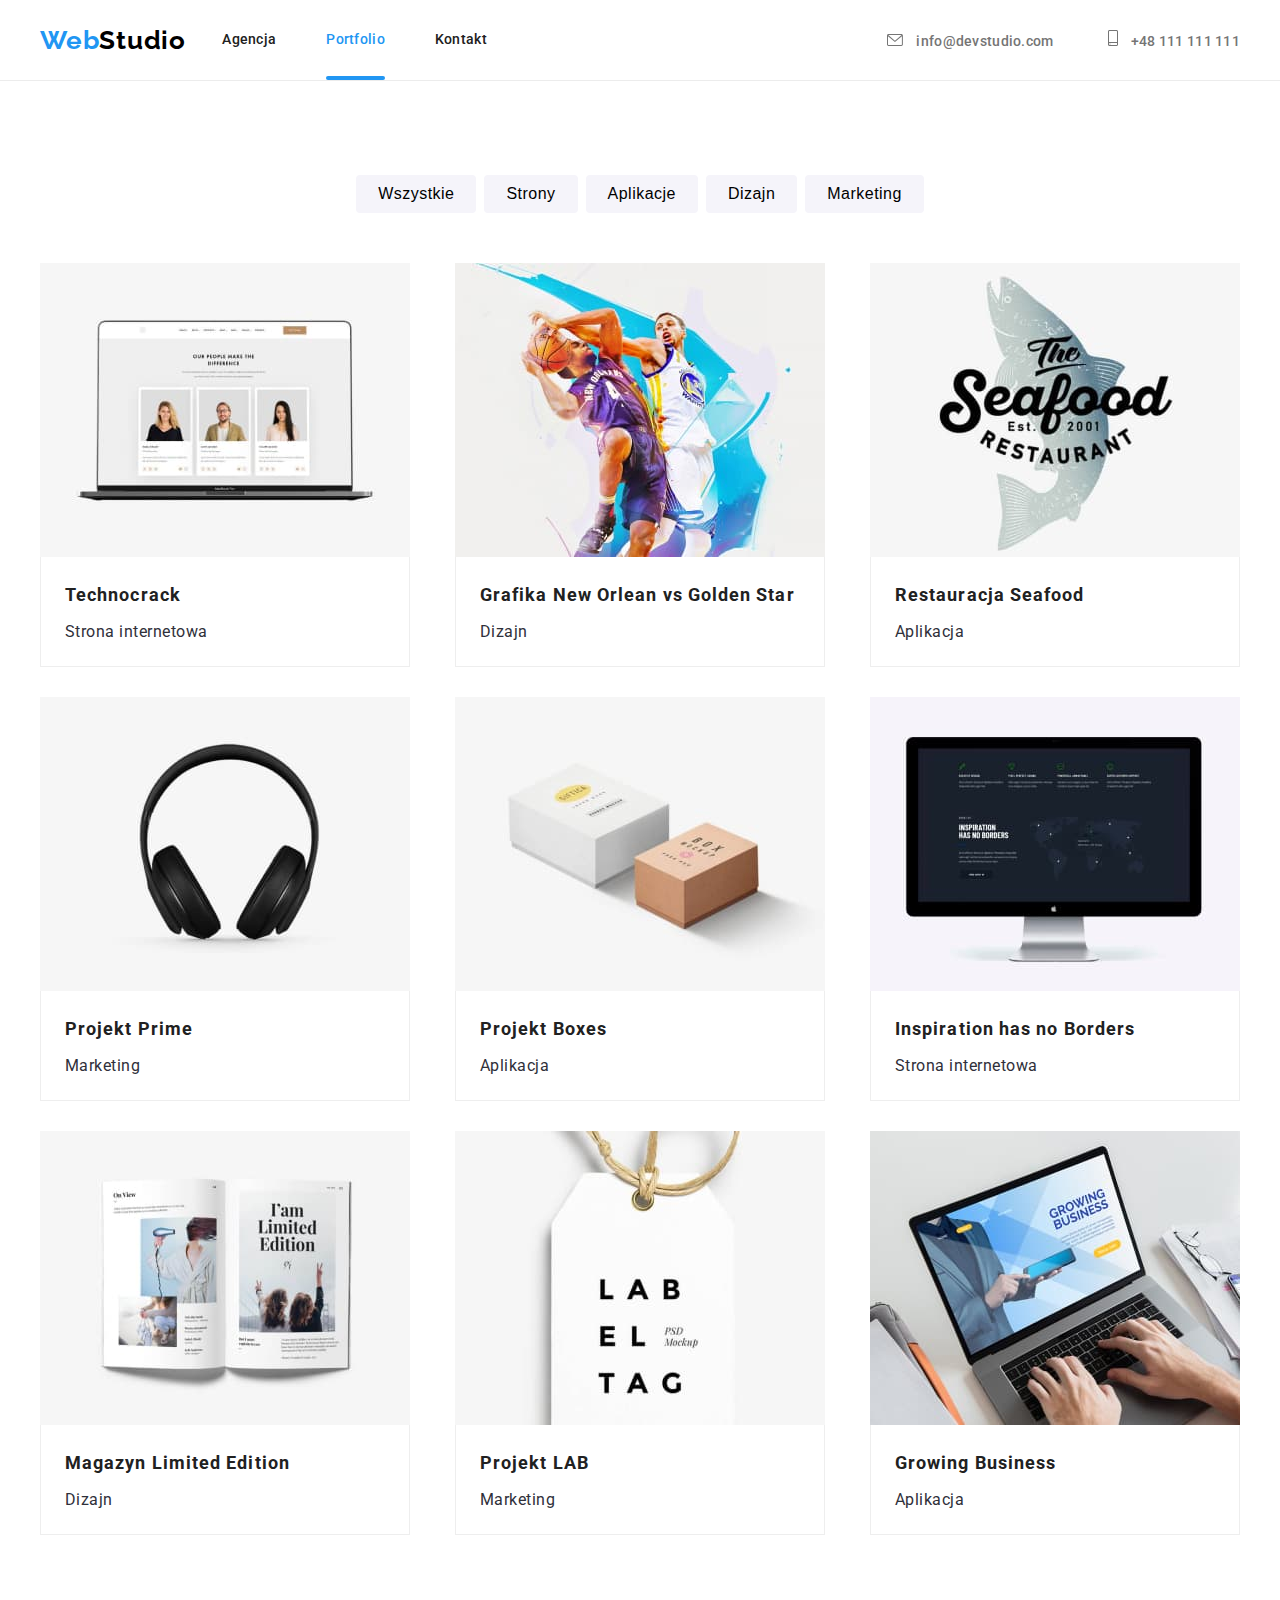
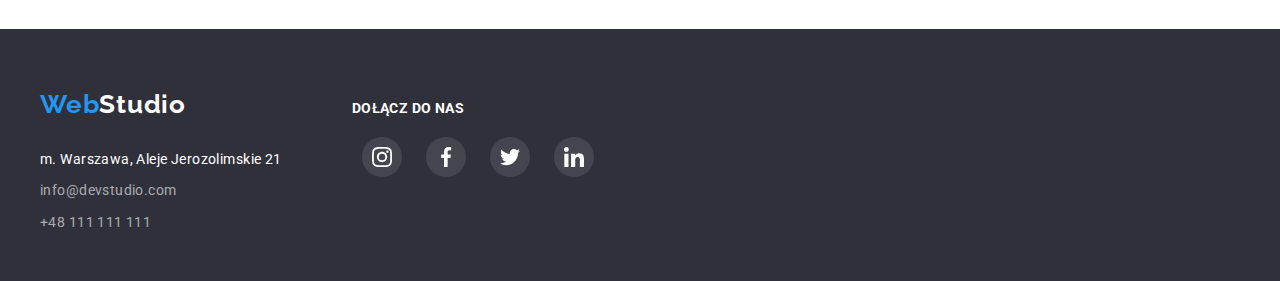
==== portfolio.html @ 9477bc3b "Initial commit" ====
<!DOCTYPE html>
<html lang="pl">
  <head>
    <meta charset="UTF-8" />
    <meta http-equiv="X-UA-Compatible" content="IE=edge" />
    <meta name="viewport" content="width=device-width, initial-scale=1.0" />
    <link rel="preconnect" href="https://fonts.googleapis.com" />
    <link rel="preconnect" href="https://fonts.gstatic.com" crossorigin />
    <link
      href="https://fonts.googleapis.com/css2?family=Raleway:wght@700&family=Roboto:wght@400;500;700;900&display=swap"
      rel="stylesheet"
    />
    <link
      rel="stylesheet"
      href="node_modules/modern-normalize/modern-normalize.css"
    />
    <link rel="stylesheet" href="css/styles.css" />
    <title>Portfolio</title>
  </head>

  <body>
    <header class="web-header">
      <div class="topbar container">
        <h2 class="main-logo">
          <a href="index.html"><span>Web</span>Studio</a>
        </h2>
        <nav>
          <ul class="topbar-menu">
            <li><a href="index.html" class="nav-link">Agencja</a></li>
            <li>
              <a href="portfolio.html" class="nav-link carrent active"
                >Portfolio</a
              >
            </li>
            <li><a href="Contact" class="nav-link">Kontakt</a></li>
          </ul>
        </nav>
        <ul class="contact-us">
          <li class="top-icon">
            <a href="mailto:info@devstudio.com">
              <svg
                class="svg-top-envelope"
                width="16"
                height="12"
                viewbox="0 0 16 12"
              >
                <use href="./images/icons.svg#icon-envelope"></use>
              </svg>

              info@devstudio.com
            </a>
          </li>
          <li class="top-icon">
            <a href="tel:+48111111111">
              <svg
                class="svg-top-smartphone"
                width="10"
                height="16"
                viewbox="0 0 10 16"
              >
                <use href="./images/icons.svg#icon-smartphone"></use>
              </svg>
              +48 111 111 111
            </a>
          </li>
        </ul>
      </div>
    </header>
    <main class="web-content">
      <div class="container">
        <div class="portfolio section">
          <div class="buttons-bar">
            <ul class="details">
              <li class="detail"><button type="button">Wszystkie</button></li>
              <li class="detail"><button type="button">Strony</button></li>
              <li class="detail"><button type="button">Aplikacje</button></li>
              <li class="detail"><button type="button">Dizajn</button></li>
              <li class="detail"><button type="button">Marketing</button></li>
            </ul>
          </div>
          <div class="label">
            <ul class="details">
              <li class="detail">
                <figure class="photo">
                  <img
                    src="images/technocrack.jpg"
                    alt="Technocrack"
                    width="370"
                    height="294"
                  />
                  <div class="overlay">
                    <p class="overlay-text">
                      Technocrack jest popularną platformą wykorzystywaną do
                      rozpowszechniania koronawirusa. Firmy wykorzystują tę
                      platformę do celów szpiegowskich i ataków na
                      niezabezpieczone serwery konkurencji
                    </p>
                  </div>
                  <figcaption>
                    <p class="name">Technocrack</p>
                    <p class="keyword">Strona internetowa</p>
                  </figcaption>
                </figure>
              </li>
              <li class="detail">
                <figure class="photo">
                  <img
                    src="images/neworl-vs-gs.jpg"
                    alt="Basketball battle"
                    width="370"
                    height="294"
                  />
                  <div class="overlay">
                    <p class="overlay-text">
                      Technocrack jest popularną platformą wykorzystywaną do
                      rozpowszechniania koronawirusa. Firmy wykorzystują tę
                      platformę do celów szpiegowskich i ataków na
                      niezabezpieczone serwery konkurencji
                    </p>
                  </div>
                  <figcaption>
                    <p class="name">Grafika New Orlean vs Golden Star</p>
                    <p class="keyword">Dizajn</p>
                  </figcaption>
                </figure>
              </li>
              <li class="detail">
                <figure class="photo">
                  <img
                    src="images/restauracja-seafood.jpg"
                    alt="Restaurant"
                    width="370"
                    height="294"
                  />
                  <div class="overlay">
                    <p class="overlay-text">
                      Technocrack jest popularną platformą wykorzystywaną do
                      rozpowszechniania koronawirusa. Firmy wykorzystują tę
                      platformę do celów szpiegowskich i ataków na
                      niezabezpieczone serwery konkurencji
                    </p>
                  </div>
                  <figcaption>
                    <p class="name">Restauracja Seafood</p>
                    <p class="keyword">Aplikacja</p>
                  </figcaption>
                </figure>
              </li>
              <li class="detail">
                <figure class="photo">
                  <img
                    src="images/projekt-prime.jpg"
                    alt="Headphones"
                    width="370"
                    height="294"
                  />
                  <div class="overlay">
                    <p class="overlay-text">
                      Technocrack jest popularną platformą wykorzystywaną do
                      rozpowszechniania koronawirusa. Firmy wykorzystują tę
                      platformę do celów szpiegowskich i ataków na
                      niezabezpieczone serwery konkurencji
                    </p>
                  </div>
                  <figcaption>
                    <p class="name">Projekt Prime</p>
                    <p class="keyword">Marketing</p>
                  </figcaption>
                </figure>
              </li>
              <li class="detail">
                <figure class="photo">
                  <img
                    src="images/projekt-boxes.jpg"
                    alt="Boxes"
                    width="370"
                    height="294"
                  />
                  <div class="overlay">
                    <p class="overlay-text">
                      Technocrack jest popularną platformą wykorzystywaną do
                      rozpowszechniania koronawirusa. Firmy wykorzystują tę
                      platformę do celów szpiegowskich i ataków na
                      niezabezpieczone serwery konkurencji
                    </p>
                  </div>
                  <figcaption>
                    <p class="name">Projekt Boxes</p>
                    <p class="keyword">Aplikacja</p>
                  </figcaption>
                </figure>
              </li>
              <li class="detail">
                <figure class="photo">
                  <img
                    src="images/inspiration-has-no-borders.jpg"
                    alt="Website"
                    width="370"
                    height="294"
                  />
                  <div class="overlay">
                    <p class="overlay-text">
                      Technocrack jest popularną platformą wykorzystywaną do
                      rozpowszechniania koronawirusa. Firmy wykorzystują tę
                      platformę do celów szpiegowskich i ataków na
                      niezabezpieczone serwery konkurencji
                    </p>
                  </div>
                  <figcaption>
                    <p class="name">Inspiration has no Borders</p>
                    <p class="keyword">Strona internetowa</p>
                  </figcaption>
                </figure>
              </li>
              <li class="detail">
                <figure class="photo">
                  <img
                    src="images/magazyn.jpg"
                    alt="Newspaper"
                    width="370"
                    height="294"
                  />
                  <div class="overlay">
                    <p class="overlay-text">
                      Technocrack jest popularną platformą wykorzystywaną do
                      rozpowszechniania koronawirusa. Firmy wykorzystują tę
                      platformę do celów szpiegowskich i ataków na
                      niezabezpieczone serwery konkurencji
                    </p>
                  </div>
                  <figcaption>
                    <p class="name">Magazyn Limited Edition</p>
                    <p class="keyword">Dizajn</p>
                  </figcaption>
                </figure>
              </li>
              <li class="detail">
                <figure class="photo">
                  <img
                    src="images/projektLAB.jpg"
                    alt="Label"
                    width="370"
                    height="294"
                  />
                  <div class="overlay">
                    <p class="overlay-text">
                      Technocrack jest popularną platformą wykorzystywaną do
                      rozpowszechniania koronawirusa. Firmy wykorzystują tę
                      platformę do celów szpiegowskich i ataków na
                      niezabezpieczone serwery konkurencji
                    </p>
                  </div>
                  <figcaption>
                    <p class="name">Projekt LAB</p>
                    <p class="keyword">Marketing</p>
                  </figcaption>
                </figure>
              </li>
              <li class="detail">
                <figure class="photo">
                  <img
                    src="images/growing-business.jpg"
                    alt="Frontend developer"
                    width="370"
                    height="294"
                  />
                  <div class="overlay">
                    <p class="overlay-text">
                      Technocrack jest popularną platformą wykorzystywaną do
                      rozpowszechniania koronawirusa. Firmy wykorzystują tę
                      platformę do celów szpiegowskich i ataków na
                      niezabezpieczone serwery konkurencji
                    </p>
                  </div>
                  <figcaption>
                    <p class="name">Growing Business</p>
                    <p class="keyword">Aplikacja</p>
                  </figcaption>
                </figure>
              </li>
            </ul>
          </div>
        </div>
      </div>
    </main>
    <footer class="footer">
      <div class="container footer-informations">
        <div class="contact-us">
          <h2 class="main-logo">
            <a href="index.html"><span>Web</span>Studio</a>
          </h2>
          <address class="address">
            <ul class="details">
              <li class="detail">m. Warszawa, Aleje Jerozolimskie 21</li>
              <li class="detail">
                <a href="mailto:info@devstudio.com"> info@devstudio.com </a>
              </li>
              <li class="detail">
                <a href="tel:+48111111111"> +48 111 111 111 </a>
              </li>
            </ul>
          </address>
        </div>
        <div class="socialMedia">
          <h5>dołącz do nas</h5>
          <ul class="details">
            <li class="detail">
              <a href="#" class="media-details">
                <svg width="20" height="20" viewBox="0 0 20 20">
                  <use href="./images/icons.svg#icon-instagram"></use>
                </svg>
              </a>
            </li>
            <li class="detail">
              <a href="#" class="media-details">
                <svg width="20" height="20" viewBox="0 0 20 20">
                  <use href="./images/icons.svg#icon-facebook"></use>
                </svg>
              </a>
            </li>
            <li class="detail">
              <a href="#" class="media-details">
                <svg width="20" height="20" viewBox="0 0 20 20">
                  <use href="./images/icons.svg#icon-twitter"></use>
                </svg>
              </a>
            </li>
            <li class="detail">
              <a href="#" class="media-details">
                <svg width="20" height="20" viewBox="0 0 20 20">
                  <use href="./images/icons.svg#icon-linkedin"></use>
                </svg>
              </a>
            </li>
          </ul>
        </div>
      </div>
    </footer>
  </body>
</html>
---- css/styles.css ----
:root {
  --website-header-border: #ececec;
  --first-word-logo: #000;
  --second-word-logo: #2196f3;
  --hover-focus: #000;
  --top-bar: #212121;
  --top-hover-focus: #2196f3;
  --top-contact-us: #757575;
  --body-color: #2f303a;
  --switch-layer: #fff;
  --bg-color: #2196f3;
  --bg-color-2: #f5f4fa;
  --border-color: #eeeeee;
  --fill: #fff;
  --font-dark-theme: #ffffff;
  --font-size16: 16px;
  --duration-timing: 250ms cubic-bezier(0.4, 0, 0.2, 1);
}

.web-header {
  border-bottom: 1px solid var(--website-header-border);
}

.web-header .topbar {
  display: flex;
  justify-content: space-between;
  align-items: center;

  height: 80px;
}

.web-header .topbar .main-logo {
  font-family: "Raleway", sans-serif;
  font-size: 26px;
  font-style: normal;
  font-weight: 700;

  line-height: 1.19;
  letter-spacing: 0.03em;
}

.web-header .topbar .main-logo a {
  color: var(--first-word-logo);
  text-decoration: none;
}

.web-header .topbar .main-logo a:focus,
.web-header .topbar .main-logo a:hover {
  color: var(--hover-focus);
  transition: color var(--duration-timing);
}

.web-header .topbar .main-logo a span {
  color: var(--second-word-logo);
}

.web-header .topbar .topbar-menu {
  list-style-type: none;
  margin: 0px;
}

.web-header .topbar .topbar-menu li {
  display: inline-block;
}

.web-header .topbar .topbar-menu li:not(:last-child) {
  margin-right: 46px;
}

.web-header .topbar .topbar-menu li a {
  font-weight: 500;
  font-size: 14px;

  text-decoration: none;

  line-height: 1.14;
  letter-spacing: 0.02em;
}

.web-header .topbar .topbar-menu li a:hover,
.web-header .topbar .topbar-menu li a:focus {
  color: var(--top-hover-focus);
  transition: color var(--duration-timing);
}

.nav-link {
  position: relative;
  display: inline-block;
  padding-top: 32px;
  padding-bottom: 32px;
  color: var(--top-bar);
}

.active {
  color: var(--second-word-logo);
}
.carrent::after {
  content: "";
  position: absolute;
  color: var(--second-word-logo);
  left: 0;
  bottom: 0;
  width: 100%;
  height: 4px;
  background: var(--bg-color);
  border-radius: 2px;
}

.web-header .topbar .contact-us {
  list-style: none;
  padding-left: 364px;
}

.web-header .topbar .contact-us li {
  display: inline-block;
}

.web-header .topbar .contact-us li:last-child {
  padding-left: 50px;
}

.web-header .topbar .contact-us a {
  text-decoration: none;
  font-weight: 500;
  font-size: 14px;
  line-height: 1.14;
  letter-spacing: 0.02em;
  color: var(--top-contact-us);
}

.web-header .topbar .contact-us a:hover,
.web-header .topbar .contact-us a:focus {
  color: var(--top-hover-focus);
  transition: color var(--duration-timing);
}

.top-icon {
  fill: var(--top-contact-us);
}

.top-icon :focus,
.top-icon :hover {
  fill: var(--top-hover-focus);
  transition: fill var(--duration-timing);
}

*,
*:before,
*:after {
  box-sizing: border-box;
}

ul {
  margin: 0;
  padding: 0;
}

body {
  font-family: "Roboto", sans-serif;
  color: var(--body-color);
  margin: 0px;
  padding: 0px;
}

.container {
  width: 1200px;
  margin: 0 auto;
}

.section {
  padding: 94px 0;
}

ul {
  margin: 0;
  padding: 0;
}

.web-content .switch {
  position: relative;
  height: 600px;
  background: var(--body-color);
}

#switch {
  display: block;
  background-color: #2f303a;
  background-image: linear-gradient(
      rgba(47, 48, 58, 0.4),
      rgba(47, 48, 58, 0.4)
    ),
    url("../images/people_squoosh.jpg");
  background-size: auto;
  background-position: center;
  width: 100%;
  box-shadow: 0px 4px 4px rgba(0, 0, 0, 0.25);
}

.web-content .switch:after {
  display: block;
  width: 100%;
  height: 100%;
  position: absolute;
  top: 0;
  left: 0;
}

.web-content .switch .motto {
  font-weight: 900;
  font-size: 44px;
  color: var(--switch-layer);

  line-height: 1.36;
  letter-spacing: 0.06em;
  text-transform: uppercase;
  text-align: center;

  width: 696px;
  margin: auto;
  padding-top: 200px;
  padding-bottom: 40px;
}

.web-content .switch button {
  display: block;
  width: 200px;
  height: 50px;
  border: none;
  border-radius: 4px;

  background: var(--bg-color);

  font-weight: 700;
  font-size: var(--font-size16);
  line-height: 1.87;
  text-align: center;
  letter-spacing: 0.06em;

  color: var(--switch-layer);
  margin: auto;

  cursor: pointer;
}

.web-content .our-profile {
  width: 100%;
  padding-top: 94px;
}

.web-content .our-profile .details {
  list-style: none;
  display: flex;
  justify-content: space-between;
}

.web-content .our-profile .detail {
  display: inline-block;
}

.web-content .our-profile .detail:not(:last-child) {
  margin-right: 30px;
}

.web-content .our-profile .detail .box {
  width: 270px;
  background: var(--fill);

  border-radius: 0px 0px 4px 4px;
}

.web-content .our-profile .detail .iconbox {
  display: flex;
  width: 270px;
  height: 120px;
  background: var(--bg-color-2);
  border-radius: 4px;
  margin-bottom: 30px;
  justify-content: center;
  align-items: center;
}

.web-content .our-profile .detail .profile-title {
  font-weight: 700;
  font-size: 14px;
  line-height: 16px;
  letter-spacing: 0.03em;
  text-transform: uppercase;
  margin: 0;
  color: #2f303a;
}

.web-content .our-profile .detail .profile-content {
  color: var(--top-contact-us);

  font-size: 14px;
  line-height: 1.71;
  letter-spacing: 0.03em;
}

.web-content .our-actions {
  width: 100%;
}

.web-content .our-actions h2 {
  color: #212121;
  font-weight: 700;
  font-size: 36px;
  line-height: 1.16;
  text-align: center;
  letter-spacing: 0.03em;
  margin: 0;
  padding-bottom: 50px;
}

.web-content .our-actions .details {
  display: flex;
  justify-content: space-between;
}

.web-content .our-actions .details .detail {
  list-style: none;
  position: relative;
  display: block;
}

.about-text {
  position: absolute;
  display: block;
  text-align: center;
  color: var(--font-dark-theme);
  background-color: rgba(47, 48, 58, 0.8);
  width: 100%;
  padding: 27px;
  top: 205px;
  letter-spacing: 0.03em;
  font-size: 14px;
}

.web-content .our-team {
  background-color: #f5f4fa;
  width: 100%;
}

.web-content .our-team h2 {
  color: #212121;
  font-weight: 700;
  font-size: 36px;

  line-height: 1.16;
  letter-spacing: 0.03em;

  text-align: center;
  margin: 0;
  padding-bottom: 50px;
}

.web-content .our-team .details {
  display: flex;
  justify-content: space-between;

  margin: 0;
  padding: 0;
}

.web-content .our-team .details .detail {
  list-style: none;
}

.web-content .our-team .box {
  width: 270px;
  background: #fff;
  box-shadow: 0px 1px 3px rgba(0, 0, 0, 0.12), 0px 1px 1px rgba(0, 0, 0, 0.14),
    0px 2px 1px rgba(0, 0, 0, 0.2);
  border-radius: 0px 0px 4px 4px;
}

.web-content .our-team .name {
  color: #212121;
  font-weight: 500;
  font-size: var(--font-size16);
  line-height: 1.18;
  text-align: center;
  letter-spacing: 0.03em;
}

.web-content .our-team .position {
  color: var(--top-contact-us);
  font-size: var(--font-size16);
  line-height: 1.18;
  text-align: center;
  letter-spacing: 0.03em;
  padding-bottom: 15px;
}

.web-content .socialMedia .our-team {
  padding-bottom: 30px;
}

.web-content .our-team .socialMedia .details {
  list-style: none;
  margin: 0;
  padding: 0 32px 18px 32px;
}

.web-content .our-team .socialMedia .details .detail {
  display: inline-flex;
  justify-content: center;
  fill: #afb1b8;

  width: 40px;
  height: 40px;

  align-items: center;
}

.web-content .our-team .socialMedia .details .detail:hover {
  background: rgba(255, 255, 255, 0.1);
  border-radius: 20px;
  background: var(--bg-color);
  fill: var(--fill);
  cursor: pointer;
  transition: background var(--duration-timing),
    border-radius var(--duration-timing), fill var(--duration-timing);
}

.web-content .our-team .socialMedia .details .icon {
  width: 20px;
  height: 20px;
}

.web-content .portfolio {
  width: 100%;
}

.web-content .portfolio .buttons-bar .details {
  padding-bottom: 50px;
  display: flex;
  justify-content: center;
  gap: 8px;
  list-style: none;
}

.web-content .portfolio .buttons-bar .details .detail button[type="button"] {
  font-weight: 500;
  font-size: var(--font-size16);
  line-height: 1.6;
  text-align: center;
  letter-spacing: 0.03em;
  background: #f5f4fa;
  border-radius: 4px;
  border: 0px;
  padding: 6px 22px;
  cursor: pointer;
}

.web-content
  .portfolio
  .buttons-bar
  .details
  .detail
  button[type="button"]:hover,
.web-content
  .portfolio
  .buttons-bar
  .details
  .detail
  button[type="button"]:focus {
  background: var(--top-hover-focus);
  color: var(--fill);
  transition: background var(--duration-timing);
  transition: color var(--duration-timing);
}

.web-content .portfolio .label .details {
  display: flex;
  justify-content: space-between;
  flex-wrap: wrap;
  gap: 30px;
}

.web-content .portfolio .label .details .detail {
  list-style: none;
  flex-basis: calc((100% - 90px) / 3);
  margin: 0;
  padding: 0;
}

.web-content .portfolio .label .details .detail .photo {
  width: 370px;
  height: 404px;
  position: relative;

  background: var(--mottoColor);
  border: 1px solid var(--border-color);
  border: none;
  margin: 0;
  overflow: hidden;
}

.web-content .portfolio .label .details .detail .photo:hover .layer {
  transform: translatex(0);
  transition: transform var(--duration-timing);
}

.web-content .portfolio .label .details .detail .photo .layer {
  width: 100%;
  height: 100%;

  position: absolute;
  top: 0;
  left: 0;

  background: rgba(33, 150, 243, 0.9);
  transform: translatey(100%);
  transition: transform 250ms ease;
}

.web-content .portfolio .label .details .detail .photo .layer > p {
  color: var(--fill);

  font-size: 18px;
  line-height: 1.56;
  letter-spacing: 0.03em;

  padding-top: 49px;
  padding-left: 24px;
}

.web-content .portfolio .label .details .detail .photo figcaption {
  position: relative;

  border-left: 1px solid var(--border-color);
  border-bottom: 1px solid var(--border-color);
  border-right: 1px solid var(--border-color);

  background-color: var(--fill);

  height: 110px;
  padding: 0;
  margin: 0;
  overflow: hidden;
}

.web-content .portfolio .label .details .detail .photo img {
  display: block;
}

.photo:hover {
  cursor: pointer;
  box-shadow: 0px 1px 1px rgba(0, 0, 0, 0.12), 0px 4px 4px rgba(0, 0, 0, 0.06),
    1px 4px 6px rgba(0, 0, 0, 0.16);
  transition: box-shadow var(--duration-timing);
}

.overlay {
  position: absolute;
  width: 370px;
  height: 294px;
  background-color: rgba(33, 150, 243, 0.9);
  transition: transform 250ms ease;
}
.overlay-text {
  font-size: 18px;
  line-height: 1.56;
  letter-spacing: 0.03em;
  color: var(--font-dark-theme);
  padding: 49px 45px 49px 24px;
}
.photo:hover .overlay {
  transform: translate3d(0, -100%, 0);
}

.web-content .portfolio .label .details .detail .name {
  font-weight: 700;
  font-size: 18px;
  line-height: 2;
  margin: 0;
  letter-spacing: 0.06em;
  color: #212121;
  padding-left: 24px;
  padding-top: 20px;
}

.web-content .portfolio .label .details .detail .keyword {
  font-size: var(--font-size16);
  line-height: 1.87;
  margin: 0;
  letter-spacing: 0.03em;
  color: var(--contactColor);
  padding-left: 24px;
  padding-top: 4px;
}

.web-content .our-clients {
  width: 100%;
}

.web-content .our-clients h2 {
  font-weight: 700;
  font-size: 36px;
  line-height: 1.16;
  text-align: center;
  letter-spacing: 0.03em;
  margin: 0;
  padding-bottom: 50px;
  color: #212121;
}

.web-content .our-clients .details {
  list-style: none;
  margin: 0;
  padding: 0;
  display: flex;
  justify-content: space-around;
  align-items: center;
  gap: 15px;
}

.web-content .our-clients .details .detail .link {
  display: flex;
  justify-content: center;
  align-items: center;
  border: 1px solid #afb1b8;
  border-radius: 4px;
  width: 170px;
  height: 92px;
  fill: #afb1b8;
}

.web-content .our-clients .details .detail .link:hover,
.web-content .our-clients .details .detail .link:focus {
  border: 1px solid #2196f3;
  fill: #2196f3;
  transition: cubic-bezier(0.4, 0, 0.2, 1) 250ms;
}

.footer {
  background-color: #2f303a;
  height: 252px;
  margin: auto;
}

.footer .footer-informations {
  display: flex;
  justify-content: start;
  align-items: left;
}

.footer .footer-informations .contact-us .main-logo {
  font-family: "Raleway", sans-serif;
  font-style: normal;
  font-weight: 700;
  font-size: 26px;
  line-height: 1.19;
  letter-spacing: 0.03em;
  color: var(--fill);
  padding-top: 60px;
  padding-bottom: 20px;
  margin: 0;
}

.footer .footer-informations .contact-us .main-logo a {
  text-decoration: none;
  color: var(--fill);
}

.footer .footer-informations .contact-us .main-logo span {
  color: var(--top-hover-focus);
  transition: color var(--duration-timing);
}

.footer .footer-informations .contact-us .address {
  font-style: normal;
}

.footer .footer-informations .contact-us .address .details {
  list-style: none;
  font-style: normal;
  margin: 0;
  padding: 0;
}

.footer .footer-informations .contact-us .address .details .detail {
  font-size: 14px;
  line-height: 1.71;
  letter-spacing: 0.03em;
  color: rgba(255, 255, 255, 0.6);
  margin-top: 8px;
}

.footer .footer-informations .contact-us .address .details .detail:first-child {
  font-size: 14px;
  line-height: 1.71;
  letter-spacing: 0.03em;
  color: var(--fill);
}

.footer .footer-informations .contact-us .address .details .detail a {
  color: rgba(255, 255, 255, 0.6);
  text-decoration: none;
}

.footer .footer-informations .contact-us .address .details .detail a:hover,
.footer .footer-informations .contact-us .address .details .detail a:focus {
  color: var(--top-hover-focus);
  transition: color var(--duration-timing);
}

.footer .footer-informations .socialMedia {
  padding-top: 72px;
  padding-left: 70px;
}

.footer .footer-informations .socialMedia h5 {
  font-weight: 700;
  font-size: 14px;
  line-height: 1.14;
  letter-spacing: 0.03em;

  text-transform: uppercase;
  color: #fff;
  margin: 0;
  padding-bottom: 20px;
}

.footer .footer-informations .socialMedia .details {
  list-style: none;
  margin: 0;
  padding: 0;
}

.footer .footer-informations .socialMedia .detail {
  display: inline-flex;
  justify-content: center;
  align-items: center;

  background: rgba(255, 255, 255, 0.1);
  border-radius: 20px;

  width: 40px;
  height: 40px;

  margin: 0 10px;
}

.footer .footer-informations .socialMedia .detail a {
  text-decoration: none;
}

.footer .footer-informations .socialMedia .detail:hover {
  background: var(--top-hover-focus);
  cursor: pointer;
  transition: background var(--duration-timing);
}

.media-details {
  display: inline-flex;
  text-decoration: none;

  fill: #fff;

  justify-content: center;
  align-items: center;
}

.svg-top-envelope,
.svg-top-smartphone {
  display: inline-flex;
  margin-right: 10px;
}

/* okno modalne */

.backdrop {
  position: fixed;
  top: 0;
  left: 0;
  width: 100%;
  height: 100%;
  background-color: rgba(0, 0, 0, 0.2);
  transition: opacity 0.5s cubic-bezier(0.4, 0, 0.2, 1);
}

.is-hidden {
  opacity: 0;
  pointer-events: none;
}

.modal {
  position: absolute;
  top: 50%;
  left: 50%;
  width: 528px;
  min-height: 581px;
  background-color: #ffffff;
  box-shadow: 0px 1px 3px rgba(0, 0, 0, 0.12), 0px 1px 1px rgba(0, 0, 0, 0.14),
    0px 2px 1px rgba(0, 0, 0, 0.2);
  border-radius: 4px;
  transition: transform 0.5s cubic-bezier(0.4, 0, 0.2, 1),
    opacity 0.5s cubic-bezier(0.4, 0, 0.2, 1);
  transform: translate3d(-50%, -50%, 0) scale3d(1, 1, 1);
  opacity: 1;
}

.is-hidden .modal {
  transform: translate3d(-50%, -50%, 0) scale3d(0, 0, 0);
  opacity: 0;
}

.modal-btn-close {
  position: absolute;
  top: 8px;
  right: 8px;
  width: 30px;
  height: 30px;
  border-radius: 50%;
  background: #ffffff;
  border: 1px solid rgba(0, 0, 0, 0.1);
  cursor: pointer;
}
.close-black {
  position: absolute;
  left: 30%;
  top: 30%;
}

.modal .form-title {
  margin-top: 40px;
  margin-bottom: 12px;
  text-align: center;

  font-size: 20px;
  line-height: 1.15;

  color: var(--top-bar);
}
.modal .modal-form-field {
  position: relative;
  margin-left: 40px;
  display: flex;
  width: 448px;
  flex-direction: column;
}
.modal .form-input {
  margin-bottom: 10px;

  padding: 11px 12px 11px 42px;

  border: 1px solid rgba(33, 33, 33, 0.2);
  box-sizing: border-box;
  border-radius: 4px;

  cursor: pointer;

  transition: border 250ms cubic-bezier(0.4, 0, 0.2, 1);
}
.modal .form-textarea {
  margin-bottom: 10px;
  padding: 12px 16px;
  min-height: 120px;

  border: 1px solid rgba(33, 33, 33, 0.2);
  box-sizing: border-box;
  border-radius: 4px;

  resize: none;
  cursor: pointer;

  transition: border 250ms cubic-bezier(0.4, 0, 0.2, 1);
}

.modal .checkbox-label {
  position: relative;
  letter-spacing: 0.03em;
  flex-direction: row;
  justify-content: last baseline;
  align-items: center;
  margin-bottom: 30px;
  padding-left: 8px;
}

.modal .label-title {
  font-size: 14px;
  line-height: 1.64;
  color: var(--top-contact-us);
}

.checkbox-label .link {
  margin-left: 5px;

  font-size: 14px;
  line-height: 1.64;
  letter-spacing: 0.03em;
  color: var(--second-word-logo);
  text-decoration: underline;
}

.checkbox-label input {
  position: absolute;
  opacity: 0;

  top: 0;
  left: 0;
}

.checkbox-label .checkbox-icon {
  margin-left: 7px;
  width: 16px;
  height: 15px;

  border: 2px solid var(--top-bar);
  border-radius: 2px;

  opacity: 1;

  transition: opacity 250ms cubic-bezier(0.4, 0, 0.2, 1);
}

.checked-icon {
  position: absolute;

  top: 0;
  left: 2px;
  transform: translate(12px, 4px);
  width: 16px;
  height: 15px;

  opacity: 0;

  transition: opacity 250ms cubic-bezier(0.4, 0, 0.2, 1);
}

.checkbox-label .label-title {
  margin-bottom: 0;
  margin-left: 8px;
}

.form-checkbox:checked + .checkbox-icon {
  opacity: 0;
}

.form-checkbox:checked ~ .checked-icon {
  opacity: 1;
}

.visually-hidden {
  position: absolute;

  white-space: nowrap;
  clip-path: inset(100%);
  clip: rect(0 0 0 0);
  overflow: hidden;
}

.modal .submit-btn {
  display: block;
  margin-left: auto;
  margin-right: auto;
}

.modal-form-field .checkbox-label {
  margin-left: 55px;
}

.modal-form-field .modal-icon {
  position: absolute;
  width: 18px;
  height: 18px;
  transform: translate(12px, 38px);
  fill: var(--first-word-logo);
  transition: fill 250ms cubic-bezier(0.4, 0, 0.2, 1);
}
.modal-btn-close:hover .modal-icon,
.modal-btn-close:focus .modal-icon {
  fill: var(--top-hover-focus);
}
.modal-form-field:focus-within .modal-icon {
  fill: var(--top-hover-focus);
}

.modal-form-field:focus-within .form-input,
.modal-form-field:focus-within .form-textarea {
  border: 1px solid var(--top-hover-focus);
  outline: 0;
}

.modal-form-field:hover .modal-icon {
  fill: var(--top-hover-focus);
}

.modal-form-field:hover .form-textarea,
.modal-form-field:hover .form-input {
  border: 1px solid var(--top-hover-focus);
}
.submit-btn {
  display: inline-block;
  min-width: 200px;
  padding: 10px 28px;

  background-color: var(--bg-color);
  color: var(--fill);

  font-family: inherit;
  font-weight: 700;
  font-size: 16px;
  line-height: 30px;
  letter-spacing: 0.06em;

  box-shadow: 0px 4px 4px rgba(0, 0, 0, 0.15);
  border: none;
  border-radius: 4px;

  cursor: pointer;

  transition: background-color var(--animation);
}

.submit-btn:focus,
.submit-btn:hover {
  background-color: #188ce8;
}

/*!---- Subscription section ----*/

.footer-form {
  display: flex;
  margin-left: auto;
}

.footer-form .form-field {
  display: flex;
  flex-direction: column;
  margin-right: 12px;
  margin-top: 72px;
  text-transform: uppercase;
  color: #fff;
}

.footer-form .form-input {
  margin-top: 20px;
  padding: 15px;
  width: 358px;
  background-color: transparent;

  border: 1px solid rgba(255, 255, 255, 0.3);
  box-sizing: border-box;
  filter: drop-shadow(0px 4px 4px rgba(0, 0, 0, 0.15));
  border-radius: 4px;

  cursor: pointer;
}

.footer-form .footer-btn {
  display: inline-flex;
  align-items: center;
  margin-top: 108px;
  margin-bottom: 94px;
}
.footer-btn {
  display: inline-block;
  min-width: 200px;
  padding: 10px 28px;

  background-color: var(--bg-color);
  color: var(--fill);

  font-weight: 700;
  font-size: 16px;
  line-height: 30px;
  letter-spacing: 0.06em;

  box-shadow: 0px 4px 4px rgba(0, 0, 0, 0.15);
  border: none;
  border-radius: 4px;

  cursor: pointer;

  transition: background-color 250ms cubic-bezier(0.4, 0, 0.2, 1);
}

.footer-btn:focus,
.footer-btn:hover {
  background-color: #188ce8;
}
.footer-form-icon {
  margin: auto;
  width: 24px;
  height: 24px;
}
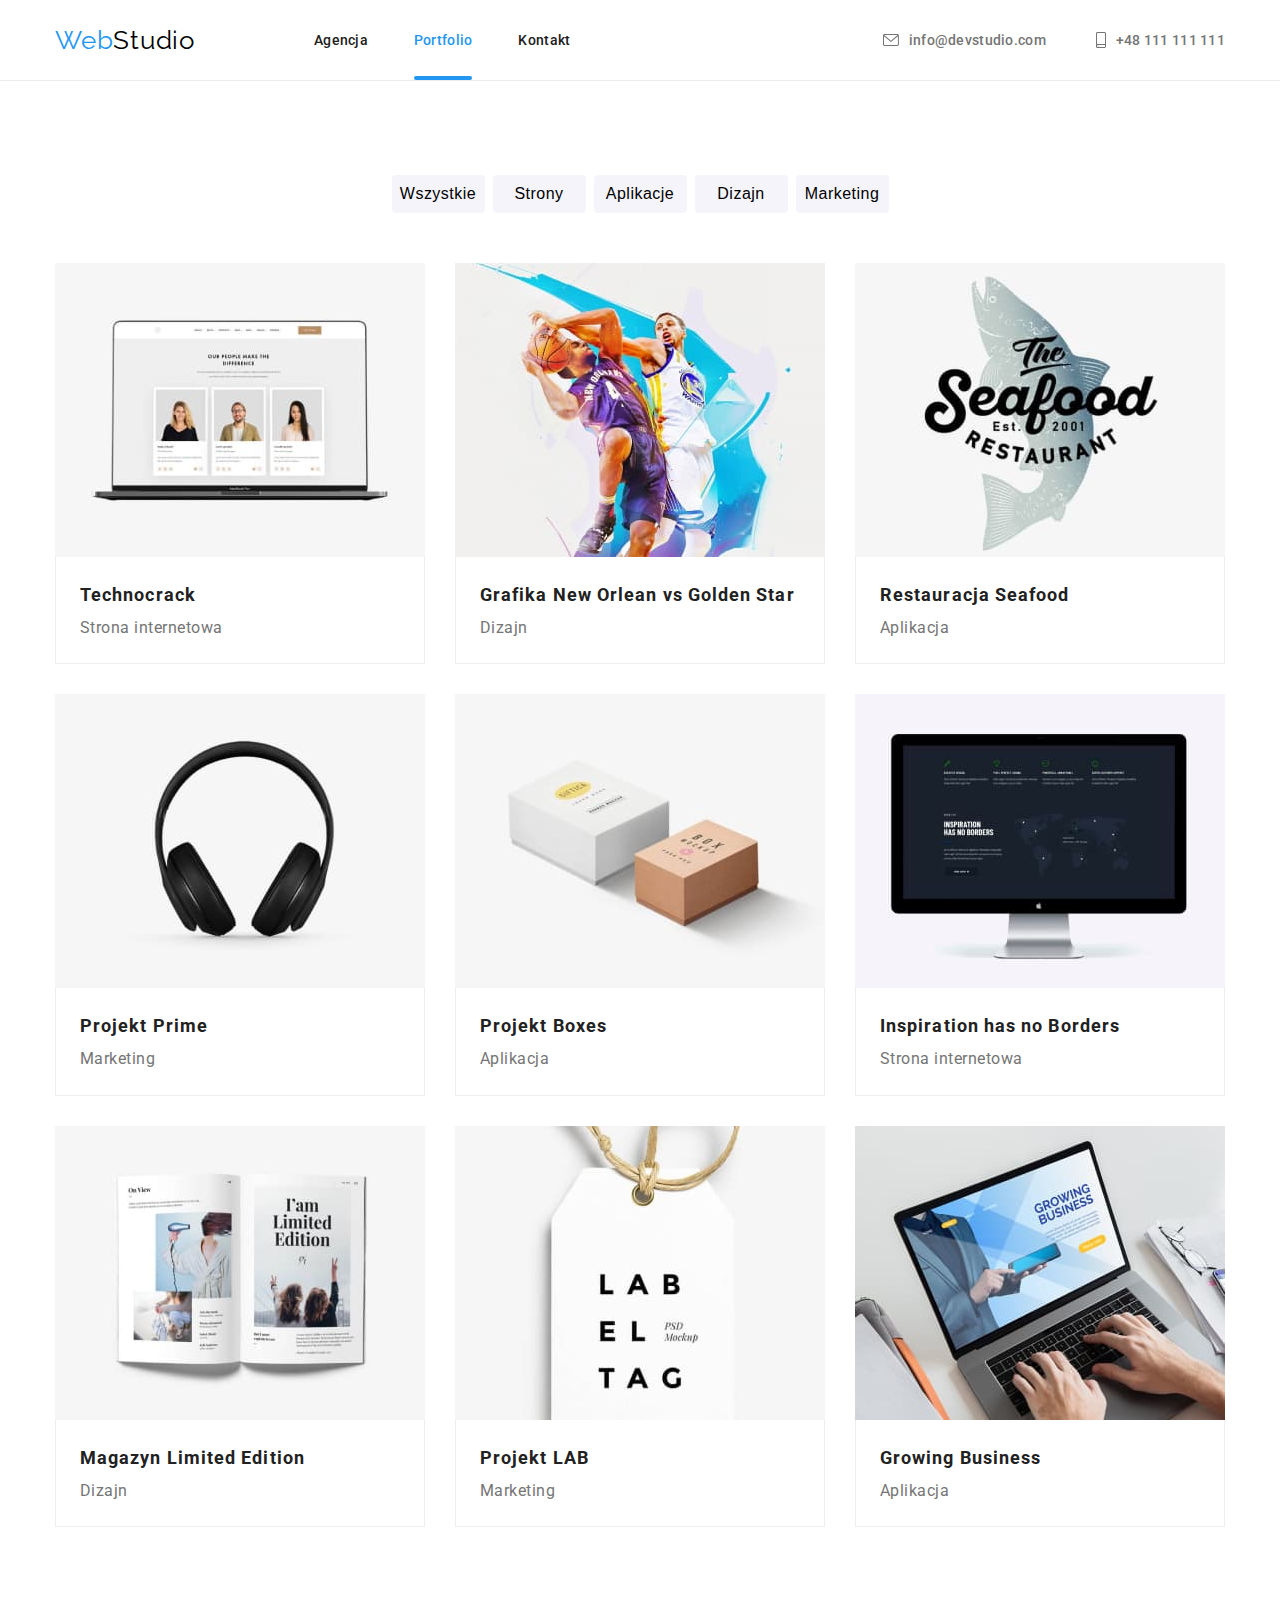
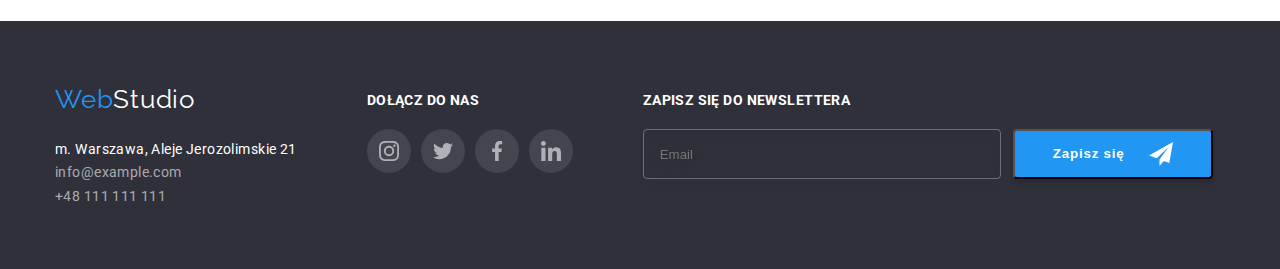
==== commit cc4c9463: "final_hw07" ====
--- a/portfolio.html
+++ b/portfolio.html
@@ -14,327 +14,389 @@
       rel="stylesheet"
       href="node_modules/modern-normalize/modern-normalize.css"
     />
-    <link rel="stylesheet" href="css/styles.css" />
+    <link rel="stylesheet" href="css/main.min.css" />
     <title>Portfolio</title>
   </head>
 
   <body>
     <header class="web-header">
-      <div class="topbar container">
-        <h2 class="main-logo">
-          <a href="index.html"><span>Web</span>Studio</a>
-        </h2>
+      <div class="web-header__flex-container container">
+        <div class="web-header__gap-container">
+          <a class="logo" href="index.html">
+            <span class="logo__title">Web</span>Studio</a
+          >
+
+          <nav class="navigation">
+            <ul class="navigation__menu-list">
+              <li>
+                <a href="index.html" class="navigation__link">Agencja</a>
+              </li>
+              <li>
+                <a
+                  href="portfolio.html"
+                  class="navigation__link navigation--curret navigation--active"
+                  >Portfolio</a
+                >
+              </li>
+              <li><a href="#" class="navigation__link">Kontakt</a></li>
+            </ul>
+          </nav>
+        </div>
         <nav>
-          <ul class="topbar-menu">
-            <li><a href="index.html" class="nav-link">Agencja</a></li>
-            <li>
-              <a href="portfolio.html" class="nav-link carrent active"
-                >Portfolio</a
-              >
-            </li>
-            <li><a href="Contact" class="nav-link">Kontakt</a></li>
+          <ul class="contact">
+            <li class="contact__title">
+              <a class="contact__link" href="mailto:info@devstudio.com">
+                <svg class="contact__icon" width="16" height="12">
+                  <use href="./images/icons.svg#icon-envelope"></use>
+                </svg>
+                info@devstudio.com
+              </a>
+            </li>
+            <li class="contact__title">
+              <a class="contact__link" href="tel:+48111111111">
+                <svg
+                  class="contact__icon"
+                  width="10"
+                  height="16"
+                  viewbox="0 0 10 16"
+                >
+                  <use href="./images/icons.svg#icon-smartphone"></use>
+                </svg>
+                +48 111 111 111
+              </a>
+            </li>
           </ul>
         </nav>
-        <ul class="contact-us">
-          <li class="top-icon">
-            <a href="mailto:info@devstudio.com">
-              <svg
-                class="svg-top-envelope"
-                width="16"
-                height="12"
-                viewbox="0 0 16 12"
-              >
-                <use href="./images/icons.svg#icon-envelope"></use>
-              </svg>
-
-              info@devstudio.com
-            </a>
-          </li>
-          <li class="top-icon">
-            <a href="tel:+48111111111">
-              <svg
-                class="svg-top-smartphone"
-                width="10"
-                height="16"
-                viewbox="0 0 10 16"
-              >
-                <use href="./images/icons.svg#icon-smartphone"></use>
-              </svg>
-              +48 111 111 111
-            </a>
-          </li>
-        </ul>
       </div>
     </header>
-    <main class="web-content">
-      <div class="container">
-        <div class="portfolio section">
-          <div class="buttons-bar">
-            <ul class="details">
-              <li class="detail"><button type="button">Wszystkie</button></li>
-              <li class="detail"><button type="button">Strony</button></li>
-              <li class="detail"><button type="button">Aplikacje</button></li>
-              <li class="detail"><button type="button">Dizajn</button></li>
-              <li class="detail"><button type="button">Marketing</button></li>
-            </ul>
-          </div>
-          <div class="label">
-            <ul class="details">
-              <li class="detail">
-                <figure class="photo">
-                  <img
-                    src="images/technocrack.jpg"
-                    alt="Technocrack"
-                    width="370"
-                    height="294"
-                  />
-                  <div class="overlay">
-                    <p class="overlay-text">
-                      Technocrack jest popularną platformą wykorzystywaną do
-                      rozpowszechniania koronawirusa. Firmy wykorzystują tę
-                      platformę do celów szpiegowskich i ataków na
-                      niezabezpieczone serwery konkurencji
-                    </p>
-                  </div>
-                  <figcaption>
-                    <p class="name">Technocrack</p>
-                    <p class="keyword">Strona internetowa</p>
-                  </figcaption>
-                </figure>
+    <section>
+      <div class="container section">
+        <nav>
+          <ul class="portfolio-menu">
+            <li>
+              <button class="portfolio-menu__button" type="button">
+                Wszystkie
+              </button>
+            </li>
+            <li>
+              <button class="portfolio-menu__button" type="button">
+                Strony
+              </button>
+            </li>
+            <li>
+              <button class="portfolio-menu__button" type="button">
+                Aplikacje
+              </button>
+            </li>
+            <li>
+              <button class="portfolio-menu__button" type="button">
+                Dizajn
+              </button>
+            </li>
+            <li>
+              <button class="portfolio-menu__button" type="button">
+                Marketing
+              </button>
+            </li>
+          </ul>
+        </nav>
+        <article class="gallery">
+          <figure class="gallery__figure">
+            <div class="gallery__card">
+              <img
+                class="card__container"
+                src="images/technocrack.jpg"
+                alt="Technocrack Strona internetowa"
+                width="370"
+                height="294"
+              />
+              <div class="overlay">
+                <p class="overlay__animation-tekst">
+                  Technocrack jest popularną platformą wykorzystywaną do
+                  rozpowszechniania koronawirusa. Firmy wykorzystują tę
+                  platformę do celów szpiegowskich i ataków na niezabezpieczone
+                  serwery konkurencji
+                </p>
+              </div>
+            </div>
+            <figcaption class="card__item">
+              <p class="card__description1">Technocrack</p>
+              <p class="card__description2">Strona internetowa</p>
+            </figcaption>
+          </figure>
+          <figure class="gallery__figure">
+            <div class="gallery__card">
+              <img
+                class="card__container"
+                src="images/neworl-vs-gs.jpg"
+                alt="Grafika New Orlean vs Golden Star"
+                width="370"
+                height="294"
+              />
+              <div class="overlay">
+                <p class="overlay__animation-tekst">
+                  Technocrack jest popularną platformą wykorzystywaną do
+                  rozpowszechniania koronawirusa. Firmy wykorzystują tę
+                  platformę do celów szpiegowskich i ataków na niezabezpieczone
+                  serwery konkurencji
+                </p>
+              </div>
+            </div>
+            <figcaption class="card__item">
+              <p class="card__description1">
+                Grafika New Orlean vs Golden Star
+              </p>
+              <p class="card__description2">Dizajn</p>
+            </figcaption>
+          </figure>
+
+          <figure class="gallery__figure">
+            <div class="gallery__card">
+              <img
+                class="card__container"
+                src="images/restauracja-seafood.jpg"
+                alt="Restauracja Seafood"
+                width="370"
+                height="294"
+              />
+              <div class="overlay">
+                <p class="overlay__animation-tekst">
+                  Technocrack jest popularną platformą wykorzystywaną do
+                  rozpowszechniania koronawirusa. Firmy wykorzystują tę
+                  platformę do celów szpiegowskich i ataków na niezabezpieczone
+                  serwery konkurencji
+                </p>
+              </div>
+            </div>
+            <figcaption class="card__item">
+              <p class="card__description1">Restauracja Seafood</p>
+              <p class="card__description2">Aplikacja</p>
+            </figcaption>
+          </figure>
+
+          <figure class="gallery__figure">
+            <div class="gallery__card">
+              <img
+                class="card__container"
+                src="images/projekt-prime.jpg"
+                alt="Projekt Prime"
+                width="370"
+                height="294"
+              />
+              <div class="overlay">
+                <p class="overlay__animation-tekst">
+                  Technocrack jest popularną platformą wykorzystywaną do
+                  rozpowszechniania koronawirusa. Firmy wykorzystują tę
+                  platformę do celów szpiegowskich i ataków na niezabezpieczone
+                  serwery konkurencji
+                </p>
+              </div>
+            </div>
+            <figcaption class="card__item">
+              <p class="card__description1">Projekt Prime</p>
+              <p class="card__description2">Marketing</p>
+            </figcaption>
+          </figure>
+
+          <figure class="gallery__figure">
+            <div class="gallery__card">
+              <img
+                class="card__container"
+                src="images/projekt-boxes.jpg"
+                alt="Projekt Boxes"
+                width="370"
+                height="294"
+              />
+              <div class="overlay">
+                <p class="overlay__animation-tekst">
+                  Technocrack jest popularną platformą wykorzystywaną do
+                  rozpowszechniania koronawirusa. Firmy wykorzystują tę
+                  platformę do celów szpiegowskich i ataków na niezabezpieczone
+                  serwery konkurencji
+                </p>
+              </div>
+            </div>
+            <figcaption class="card__item">
+              <p class="card__description1">Projekt Boxes</p>
+              <p class="card__description2">Aplikacja</p>
+            </figcaption>
+          </figure>
+
+          <figure class="gallery__figure">
+            <div class="gallery__card">
+              <img
+                class="card__container"
+                src="images/inspiration-has-no-borders.jpg"
+                alt="Inspiration has no Borders"
+                width="370"
+                height="294"
+              />
+              <div class="overlay">
+                <p class="overlay__animation-tekst">
+                  Technocrack jest popularną platformą wykorzystywaną do
+                  rozpowszechniania koronawirusa. Firmy wykorzystują tę
+                  platformę do celów szpiegowskich i ataków na niezabezpieczone
+                  serwery konkurencji
+                </p>
+              </div>
+            </div>
+            <figcaption class="card__item">
+              <p class="card__description1">Inspiration has no Borders</p>
+              <p class="card__description2">Strona internetowa</p>
+            </figcaption>
+          </figure>
+
+          <figure class="gallery__figure">
+            <div class="gallery__card">
+              <img
+                class="card__container"
+                src="images/magazyn.jpg"
+                alt="Magazyn Limited Edition"
+                width="370"
+                height="294"
+              />
+              <div class="overlay">
+                <p class="overlay__animation-tekst">
+                  Technocrack jest popularną platformą wykorzystywaną do
+                  rozpowszechniania koronawirusa. Firmy wykorzystują tę
+                  platformę do celów szpiegowskich i ataków na niezabezpieczone
+                  serwery konkurencji
+                </p>
+              </div>
+            </div>
+            <figcaption class="card__item">
+              <p class="card__description1">Magazyn Limited Edition</p>
+              <p class="card__description2">Dizajn</p>
+            </figcaption>
+          </figure>
+
+          <figure class="gallery__figure">
+            <div class="gallery__card">
+              <img
+                class="card__container"
+                src="images/projektLAB.jpg"
+                alt="Projekt LAB"
+                width="370"
+                height="294"
+              />
+              <div class="overlay">
+                <p class="overlay__animation-tekst">
+                  Technocrack jest popularną platformą wykorzystywaną do
+                  rozpowszechniania koronawirusa. Firmy wykorzystują tę
+                  platformę do celów szpiegowskich i ataków na niezabezpieczone
+                  serwery konkurencji
+                </p>
+              </div>
+            </div>
+            <figcaption class="card__item">
+              <p class="card__description1">Projekt LAB</p>
+              <p class="card__description2">Marketing</p>
+            </figcaption>
+          </figure>
+
+          <figure class="gallery__figure">
+            <div class="gallery__card">
+              <img
+                class="card__container"
+                src="images/growing-business.jpg"
+                alt="Growing Business"
+                width="370"
+                height="294"
+              />
+              <div class="overlay">
+                <p class="overlay__animation-tekst">
+                  Technocrack jest popularną platformą wykorzystywaną do
+                  rozpowszechniania koronawirusa. Firmy wykorzystują tę
+                  platformę do celów szpiegowskich i ataków na niezabezpieczone
+                  serwery konkurencji
+                </p>
+              </div>
+            </div>
+            <figcaption class="card__item">
+              <p class="card__description1">Growing Business</p>
+              <p class="card__description2">Aplikacja</p>
+            </figcaption>
+          </figure>
+        </article>
+      </div>
+    </section>
+    <footer class="page-footer">
+      <section class="container page-footer__section page-footer__flexible">
+        <section>
+          <a class="logo">
+            <span class="logo__title">Web</span
+            ><span class="logo__title--accent">Studio</span>
+          </a>
+          <address class="page-footer__addresss">
+            <ul class="address">
+              <li class="address__item">
+                <p>m. Warszawa, Aleje Jerozolimskie 21</p>
               </li>
-              <li class="detail">
-                <figure class="photo">
-                  <img
-                    src="images/neworl-vs-gs.jpg"
-                    alt="Basketball battle"
-                    width="370"
-                    height="294"
-                  />
-                  <div class="overlay">
-                    <p class="overlay-text">
-                      Technocrack jest popularną platformą wykorzystywaną do
-                      rozpowszechniania koronawirusa. Firmy wykorzystują tę
-                      platformę do celów szpiegowskich i ataków na
-                      niezabezpieczone serwery konkurencji
-                    </p>
-                  </div>
-                  <figcaption>
-                    <p class="name">Grafika New Orlean vs Golden Star</p>
-                    <p class="keyword">Dizajn</p>
-                  </figcaption>
-                </figure>
+              <li class="address__item">
+                <p>
+                  <a class="address__link" href="mailto:info@example.com"
+                    >info@example.com</a
+                  >
+                </p>
               </li>
-              <li class="detail">
-                <figure class="photo">
-                  <img
-                    src="images/restauracja-seafood.jpg"
-                    alt="Restaurant"
-                    width="370"
-                    height="294"
-                  />
-                  <div class="overlay">
-                    <p class="overlay-text">
-                      Technocrack jest popularną platformą wykorzystywaną do
-                      rozpowszechniania koronawirusa. Firmy wykorzystują tę
-                      platformę do celów szpiegowskich i ataków na
-                      niezabezpieczone serwery konkurencji
-                    </p>
-                  </div>
-                  <figcaption>
-                    <p class="name">Restauracja Seafood</p>
-                    <p class="keyword">Aplikacja</p>
-                  </figcaption>
-                </figure>
-              </li>
-              <li class="detail">
-                <figure class="photo">
-                  <img
-                    src="images/projekt-prime.jpg"
-                    alt="Headphones"
-                    width="370"
-                    height="294"
-                  />
-                  <div class="overlay">
-                    <p class="overlay-text">
-                      Technocrack jest popularną platformą wykorzystywaną do
-                      rozpowszechniania koronawirusa. Firmy wykorzystują tę
-                      platformę do celów szpiegowskich i ataków na
-                      niezabezpieczone serwery konkurencji
-                    </p>
-                  </div>
-                  <figcaption>
-                    <p class="name">Projekt Prime</p>
-                    <p class="keyword">Marketing</p>
-                  </figcaption>
-                </figure>
-              </li>
-              <li class="detail">
-                <figure class="photo">
-                  <img
-                    src="images/projekt-boxes.jpg"
-                    alt="Boxes"
-                    width="370"
-                    height="294"
-                  />
-                  <div class="overlay">
-                    <p class="overlay-text">
-                      Technocrack jest popularną platformą wykorzystywaną do
-                      rozpowszechniania koronawirusa. Firmy wykorzystują tę
-                      platformę do celów szpiegowskich i ataków na
-                      niezabezpieczone serwery konkurencji
-                    </p>
-                  </div>
-                  <figcaption>
-                    <p class="name">Projekt Boxes</p>
-                    <p class="keyword">Aplikacja</p>
-                  </figcaption>
-                </figure>
-              </li>
-              <li class="detail">
-                <figure class="photo">
-                  <img
-                    src="images/inspiration-has-no-borders.jpg"
-                    alt="Website"
-                    width="370"
-                    height="294"
-                  />
-                  <div class="overlay">
-                    <p class="overlay-text">
-                      Technocrack jest popularną platformą wykorzystywaną do
-                      rozpowszechniania koronawirusa. Firmy wykorzystują tę
-                      platformę do celów szpiegowskich i ataków na
-                      niezabezpieczone serwery konkurencji
-                    </p>
-                  </div>
-                  <figcaption>
-                    <p class="name">Inspiration has no Borders</p>
-                    <p class="keyword">Strona internetowa</p>
-                  </figcaption>
-                </figure>
-              </li>
-              <li class="detail">
-                <figure class="photo">
-                  <img
-                    src="images/magazyn.jpg"
-                    alt="Newspaper"
-                    width="370"
-                    height="294"
-                  />
-                  <div class="overlay">
-                    <p class="overlay-text">
-                      Technocrack jest popularną platformą wykorzystywaną do
-                      rozpowszechniania koronawirusa. Firmy wykorzystują tę
-                      platformę do celów szpiegowskich i ataków na
-                      niezabezpieczone serwery konkurencji
-                    </p>
-                  </div>
-                  <figcaption>
-                    <p class="name">Magazyn Limited Edition</p>
-                    <p class="keyword">Dizajn</p>
-                  </figcaption>
-                </figure>
-              </li>
-              <li class="detail">
-                <figure class="photo">
-                  <img
-                    src="images/projektLAB.jpg"
-                    alt="Label"
-                    width="370"
-                    height="294"
-                  />
-                  <div class="overlay">
-                    <p class="overlay-text">
-                      Technocrack jest popularną platformą wykorzystywaną do
-                      rozpowszechniania koronawirusa. Firmy wykorzystują tę
-                      platformę do celów szpiegowskich i ataków na
-                      niezabezpieczone serwery konkurencji
-                    </p>
-                  </div>
-                  <figcaption>
-                    <p class="name">Projekt LAB</p>
-                    <p class="keyword">Marketing</p>
-                  </figcaption>
-                </figure>
-              </li>
-              <li class="detail">
-                <figure class="photo">
-                  <img
-                    src="images/growing-business.jpg"
-                    alt="Frontend developer"
-                    width="370"
-                    height="294"
-                  />
-                  <div class="overlay">
-                    <p class="overlay-text">
-                      Technocrack jest popularną platformą wykorzystywaną do
-                      rozpowszechniania koronawirusa. Firmy wykorzystują tę
-                      platformę do celów szpiegowskich i ataków na
-                      niezabezpieczone serwery konkurencji
-                    </p>
-                  </div>
-                  <figcaption>
-                    <p class="name">Growing Business</p>
-                    <p class="keyword">Aplikacja</p>
-                  </figcaption>
-                </figure>
-              </li>
-            </ul>
-          </div>
-        </div>
-      </div>
-    </main>
-    <footer class="footer">
-      <div class="container footer-informations">
-        <div class="contact-us">
-          <h2 class="main-logo">
-            <a href="index.html"><span>Web</span>Studio</a>
-          </h2>
-          <address class="address">
-            <ul class="details">
-              <li class="detail">m. Warszawa, Aleje Jerozolimskie 21</li>
-              <li class="detail">
-                <a href="mailto:info@devstudio.com"> info@devstudio.com </a>
-              </li>
-              <li class="detail">
-                <a href="tel:+48111111111"> +48 111 111 111 </a>
+              <li class="address__item">
+                <p>
+                  <a class="address__link" href="tel:+48111111111"
+                    >+48 111 111 111</a
+                  >
+                </p>
               </li>
             </ul>
           </address>
-        </div>
-        <div class="socialMedia">
-          <h5>dołącz do nas</h5>
-          <ul class="details">
-            <li class="detail">
-              <a href="#" class="media-details">
-                <svg width="20" height="20" viewBox="0 0 20 20">
-                  <use href="./images/icons.svg#icon-instagram"></use>
+        </section>
+        <section>
+          <h2 class="widget__heading">Dołącz do nas</h2>
+          <ul class="widget">
+            <li class="social-media__item widget__item">
+              <svg class="social-media__item--accent" width="20" height="20">
+                <use href="./images/icons.svg#icon-instagram"></use>
+              </svg>
+            </li>
+            <li class="social-media__item widget__item">
+              <svg class="social-media__item--accent" width="20" height="20">
+                <use href="./images/icons.svg#icon-twitter"></use>
+              </svg>
+            </li>
+            <li class="social-media__item widget__item">
+              <svg class="social-media__item--accent" width="20" height="20">
+                <use href="./images/icons.svg#icon-facebook"></use>
+              </svg>
+            </li>
+            <li class="social-media__item widget__item">
+              <svg class="social-media__item--accent" width="20" height="20">
+                <use href="./images/icons.svg#icon-linkedin"></use>
+              </svg>
+            </li>
+          </ul>
+        </section>
+        <section>
+          <form name="newsletter" class="newsletter">
+            <label for="user_email" class="widget__heading newsletter__label"
+              >Zapisz się do newslettera</label
+            >
+            <div class="newsletter__div-flexible">
+              <input
+                id="user_email"
+                name="email"
+                class="newsletter__input"
+                type="email"
+                placeholder="Email"
+              />
+              <button class="newsletter__button" type="submit">
+                Zapisz się
+                <svg width="24" height="24" class="newsletter__icon-hovering">
+                  <use href="./images/symbol-defs.svg#icon-icon-send"></use>
                 </svg>
-              </a>
-            </li>
-            <li class="detail">
-              <a href="#" class="media-details">
-                <svg width="20" height="20" viewBox="0 0 20 20">
-                  <use href="./images/icons.svg#icon-facebook"></use>
-                </svg>
-              </a>
-            </li>
-            <li class="detail">
-              <a href="#" class="media-details">
-                <svg width="20" height="20" viewBox="0 0 20 20">
-                  <use href="./images/icons.svg#icon-twitter"></use>
-                </svg>
-              </a>
-            </li>
-            <li class="detail">
-              <a href="#" class="media-details">
-                <svg width="20" height="20" viewBox="0 0 20 20">
-                  <use href="./images/icons.svg#icon-linkedin"></use>
-                </svg>
-              </a>
-            </li>
-          </ul>
-        </div>
-      </div>
+              </button>
+            </div>
+          </form>
+        </section>
+      </section>
     </footer>
   </body>
 </html>
--- a/css/main.min.css
+++ b/css/main.min.css
@@ -0,0 +1 @@
+h1,h2,h3,h4,h5,h6,p,ul{margin:0}*{-webkit-box-sizing:border-box;box-sizing:border-box;margin:0;padding:0}body{font-family:"Roboto",sans-serif;color:#212121}.container{width:1200px;padding:0 15px;margin:0 auto;max-width:100%}.section{padding-top:94px;padding-bottom:94px}.section-team{background-color:#f5f4fa}img{display:block;max-width:100%;height:auto}.section-client__heading{margin-bottom:50px;font-size:36px;line-height:1.2em;letter-spacing:.03em;text-align:center}.web-header{border-bottom:1px solid;border-color:#ececec}.web-header__flex-container{display:-webkit-box;display:-ms-flexbox;display:flex;-webkit-box-pack:justify;-ms-flex-pack:justify;justify-content:space-between;-webkit-box-align:center;-ms-flex-align:center;align-items:center;height:80px}.web-header__gap-container{display:-webkit-box;display:-ms-flexbox;display:flex;-webkit-box-pack:justify;-ms-flex-pack:justify;justify-content:space-between;-webkit-box-align:center;-ms-flex-align:center;align-items:center;gap:30%}.logo{font-family:"Raleway",sans-serif;color:#000;font-size:26px;text-decoration:none;line-height:1.4em;letter-spacing:.03em}.logo__title{color:#2196f3}.logo__title--accent{color:#fff}.contact{list-style:none;display:-webkit-box;display:-ms-flexbox;display:flex;gap:50px;-webkit-box-align:center;-ms-flex-align:center;align-items:center}.contact__title{font-size:14px;font-weight:500;line-height:1.2em;letter-spacing:.02em}.contact__link{text-decoration:none;color:#757575;display:-webkit-box;display:-ms-flexbox;display:flex;-webkit-box-align:center;-ms-flex-align:center;align-items:center;-webkit-transition:250ms cubic-bezier(0.4, 0, 0.2, 1);transition:250ms cubic-bezier(0.4, 0, 0.2, 1)}.contact__link:hover,.contact__link:focus{color:#2196f3}.contact__link:hover .contact__icon,.contact__link:focus .contact__icon{fill:#2196f3}.contact__icon{fill:#757575;margin-right:10px}.navigation{font-weight:500;font-size:14px;line-height:1.2em;letter-spacing:.02em}.navigation__menu-list{display:-webkit-box;display:-ms-flexbox;display:flex;gap:46px;list-style:none}.navigation__link{color:#212121;text-decoration:none;position:relative;-webkit-transition:250ms cubic-bezier(0.4, 0, 0.2, 1);transition:250ms cubic-bezier(0.4, 0, 0.2, 1)}.navigation__link:hover,.navigation__link:focus{color:#2196f3}.navigation--curret::after{content:"";position:absolute;background-color:#2196f3;width:100%;left:0;bottom:-32px;border-radius:2px;height:4px}.navigation--active{color:#2196f3}.page-banner{margin:0 auto;max-width:1600px;height:600px;background-image:-webkit-gradient(linear, left top, left bottom, from(rgba(47, 48, 58, 0.4)), to(rgba(47, 48, 58, 0.4))),url(/images/people_squoosh.jpg);background-image:linear-gradient(rgba(47, 48, 58, 0.4), rgba(47, 48, 58, 0.4)),url(/images/people_squoosh.jpg);background-size:cover;color:#fff;padding-top:200px;text-align:center}.page-banner__banner-title{font-size:44px;font-weight:900;line-height:1.3em;letter-spacing:.06em;max-width:696px;margin:0 auto;text-transform:uppercase;margin-bottom:30px}.page-banner__banner-button{font-size:16px;font-weight:700;line-height:1.9em;letter-spacing:.06em;text-align:center;background-color:#2196f3;color:#fff;cursor:pointer;border-radius:4px;-webkit-box-shadow:0px 4px 4px rgba(0,0,0,.15);box-shadow:0px 4px 4px rgba(0,0,0,.15);padding:10px 41px 10px 41px}.backdrop{display:-webkit-box;display:-ms-flexbox;display:flex;background-color:rgba(0,0,0,.2);position:fixed;left:0;right:0;top:0;bottom:0;z-index:1;-webkit-transition-property:visibility,opacity,-webkit-transform;transition-property:visibility,opacity,-webkit-transform;transition-property:visibility,opacity,transform;transition-property:visibility,opacity,transform,-webkit-transform;-webkit-transform:scale(1);transform:scale(1);-webkit-transition:250ms cubic-bezier(0.4, 0, 0.2, 1);transition:250ms cubic-bezier(0.4, 0, 0.2, 1)}.is-hidden{pointer-events:none;visibility:hidden;opacity:0;-webkit-transform:scale(0);transform:scale(0)}.modal{position:relative;margin:auto;background:#fff;-webkit-box-shadow:0px 1px 3px rgba(0,0,0,.12),0px 1px 1px rgba(0,0,0,.14),0px 2px 1px rgba(0,0,0,.2);box-shadow:0px 1px 3px rgba(0,0,0,.12),0px 1px 1px rgba(0,0,0,.14),0px 2px 1px rgba(0,0,0,.2);width:528px;height:581px;border-radius:4px}.modal__modal-close{border-radius:50%;cursor:pointer;width:30px;height:30px;border:1px solid rgba(0,0,0,.1);margin-left:auto;margin-right:8px;margin-top:8px;display:-webkit-box;display:-ms-flexbox;display:flex;-webkit-box-pack:center;-ms-flex-pack:center;justify-content:center;-webkit-box-align:center;-ms-flex-align:center;align-items:center;background:rgba(0,0,0,0)}.modal__title{display:block;text-align:center;padding-top:2px;padding-bottom:12px;color:#212121;font-size:20px;font-weight:700;line-height:1.15em;letter-spacing:.03em;text-align:center;width:448px;margin:0 auto}.modal__position-box{position:relative}.modal__label{color:#757575;font-size:12px;font-weight:400;line-height:14px;letter-spacing:.01em;text-align:left;margin-bottom:4px}.modal__position-item{display:block;margin-left:40px}.modal .modal__input{padding-left:42px;height:40px;width:448px;border-radius:4px;border:1px solid rgba(33,33,33,.2);-webkit-transition-property:border;transition-property:border;-webkit-transition:250ms cubic-bezier(0.4, 0, 0.2, 1);transition:250ms cubic-bezier(0.4, 0, 0.2, 1)}.modal .modal__input:focus{border-color:#2196f3;outline:none}.modal .modal__input:nth-child(n){margin-bottom:10px}.modal .modal__input:focus+.form-icon-position{fill:#2196f3;-webkit-transition-property:fill;transition-property:fill;-webkit-transition:250ms cubic-bezier(0.4, 0, 0.2, 1);transition:250ms cubic-bezier(0.4, 0, 0.2, 1)}.modal__textarea{height:120px;width:448px;border-radius:4px;border:1px solid rgba(33,33,33,.2);outline:none;padding:12px 16px;font-size:12px;font-weight:400;line-height:1.17em;letter-spacing:.01em;text-align:left;-webkit-transition-property:border;transition-property:border;-webkit-transition:250ms cubic-bezier(0.4, 0, 0.2, 1);transition:250ms cubic-bezier(0.4, 0, 0.2, 1)}.modal__textarea:focus{border-color:#2196f3}.modal .form-icon-position{position:absolute;z-index:20;left:55px;top:29px}.modal textarea::-webkit-input-placeholder{color:rgba(117,117,117,.5)}.modal textarea::-moz-placeholder{color:rgba(117,117,117,.5)}.modal textarea:-ms-input-placeholder{color:rgba(117,117,117,.5)}.modal textarea::-ms-input-placeholder{color:rgba(117,117,117,.5)}.modal textarea::placeholder{color:rgba(117,117,117,.5)}.acceptance{display:-webkit-box;display:-ms-flexbox;display:flex;font-weight:400;font-size:14px;line-height:24px;letter-spacing:.03em;color:#757575;margin-left:55px;-webkit-box-align:center;-ms-flex-align:center;align-items:center;margin-top:16px}.acceptance__checkbox-hidden{visibility:hidden;position:absolute}.acceptance__checkbox-icon-unchecked{position:relative;margin-left:7px;width:16px;height:15px;border:2px solid #212121;border-radius:2px;-webkit-transition:opacity 250ms cubic-bezier(0.4, 0, 0.2, 1);transition:opacity 250ms cubic-bezier(0.4, 0, 0.2, 1)}.acceptance__checkbox-icon{position:absolute;margin-top:3px;margin-left:7px;margin-bottom:3px;visibility:hidden;fill:#fff;border-radius:2px;-webkit-transition-property:background-color,visibility;transition-property:background-color,visibility;-webkit-transition:250ms cubic-bezier(0.4, 0, 0.2, 1);transition:250ms cubic-bezier(0.4, 0, 0.2, 1)}.acceptance__checkbox-hidden:checked~.acceptance__checkbox-icon{visibility:visible;background-color:#2196f3}.acceptance__text-regul{margin-left:8px}.acceptance__text-decor{color:#2196f3;text-decoration:underline}.modal__btn-container{height:50px;width:200px;border-radius:4px;background-color:#2196f3;-webkit-box-shadow:0px 4px 4px rgba(0,0,0,.15);box-shadow:0px 4px 4px rgba(0,0,0,.15);display:-webkit-box;display:-ms-flexbox;display:flex;-webkit-box-pack:center;-ms-flex-pack:center;justify-content:center;-webkit-box-align:center;-ms-flex-align:center;align-items:center;margin:0 auto;margin-top:30px;margin-bottom:40px;cursor:pointer}.modal__btn-container .modal__btn{color:#fff;background-color:rgba(0,0,0,0);border:rgba(0,0,0,0);cursor:pointer}.address{margin-top:20px;list-style:none;font-size:14px;line-height:1.7em;letter-spacing:.03em;color:#fff;font-style:normal}.address:not(:last-child){margin-bottom:9px}.address__link{text-decoration:none;color:rgba(255,255,255,.6);-webkit-transition:250ms cubic-bezier(0.4, 0, 0.2, 1);transition:250ms cubic-bezier(0.4, 0, 0.2, 1)}.address__link:hover,.address__link:focus{color:#2196f3}.card{-webkit-box-shadow:0px 2px 1px 0px rgba(0,0,0,.2),0px 1px 1px 0px rgba(0,0,0,.1411764706),0px 1px 3px 0px rgba(0,0,0,.1215686275);box-shadow:0px 2px 1px 0px rgba(0,0,0,.2),0px 1px 1px 0px rgba(0,0,0,.1411764706),0px 1px 3px 0px rgba(0,0,0,.1215686275);background-color:#fff;border-radius:0 0 4px 4px;width:270px;height:428px}.card__caption{width:270px;height:168px}.card__name-heading{text-align:center;margin-top:30px;font-weight:500;line-height:1.2em;letter-spacing:.03em}.card__proffesion{color:#757575;line-height:1.2em;letter-spacing:.03em;text-align:center;margin-top:10px;margin-bottom:16px}.main-list{list-style:none;display:-webkit-box;display:-ms-flexbox;display:flex;-webkit-box-pack:justify;-ms-flex-pack:justify;justify-content:space-between;gap:30px}.main-list__card{background-color:#f5f4fa;width:270px;height:120px;display:-webkit-box;display:-ms-flexbox;display:flex;-webkit-box-align:center;-ms-flex-align:center;align-items:center;-webkit-box-pack:center;-ms-flex-pack:center;justify-content:center;margin-bottom:30px}.main-list__heading{font-size:14px;line-height:1.2em;letter-spacing:.03em;margin-bottom:10px}.main-list__text{font-size:14px;font-weight:400;line-height:1.7em;letter-spacing:.03em;color:#757575}.page-footer{background-color:#2f303a}.page-footer__section{padding-top:60px;padding-bottom:60px}.page-footer__flexible{display:-webkit-box;display:-ms-flexbox;display:flex;gap:70px}.social-media{list-style:none;display:-webkit-box;display:-ms-flexbox;display:flex;-webkit-box-pack:space-evenly;-ms-flex-pack:space-evenly;justify-content:space-evenly}.social-media__item{width:44px;height:44px;border:1px solid rgba(0,0,0,0);border-radius:50%;background-color:rgba(0,0,0,0);cursor:pointer;padding-left:11px;padding-top:11px;-webkit-transition:250ms cubic-bezier(0.4, 0, 0.2, 1);transition:250ms cubic-bezier(0.4, 0, 0.2, 1)}.social-media__item:hover,.social-media__item:focus{border:1px solid #2196f3;background-color:#2196f3}.social-media__item:hover .social-media__item--accent,.social-media__item:focus .social-media__item--accent{fill:#fff}.social-media__item--accent{fill:#afb1b8}.section-whatwedo{margin-top:94px}.section-whatwedo__heading{font-size:36px;line-height:1.2em;letter-spacing:.03em;text-align:center;margin-bottom:50px}.section-whatwedo__list{display:-webkit-box;display:-ms-flexbox;display:flex;-webkit-box-pack:center;-ms-flex-pack:center;justify-content:center;gap:30px;list-style:none}.section-whatwedo__item{position:relative;display:-webkit-box;display:-ms-flexbox;display:flex}.section-whatwedo__description{font-size:14px;font-weight:700;line-height:1.15em;letter-spacing:.03em;color:#fff;text-transform:uppercase}.section-whatwedo__card{height:70px;width:100%;background:rgba(47,48,58,.8);position:absolute;bottom:0;display:-webkit-box;display:-ms-flexbox;display:flex;-webkit-box-pack:center;-ms-flex-pack:center;justify-content:center;-webkit-box-align:center;-ms-flex-align:center;align-items:center;-webkit-box-orient:vertical;-webkit-box-direction:normal;-ms-flex-direction:column;flex-direction:column;text-align:center}.our-clients-list{list-style:none;display:-webkit-box;display:-ms-flexbox;display:flex;-webkit-box-pack:justify;-ms-flex-pack:justify;justify-content:space-between;gap:30px}.our-clients-list__item{height:92px;width:170px;border-radius:4px;border:1px solid #afb1b8;display:-webkit-box;display:-ms-flexbox;display:flex;-webkit-box-pack:center;-ms-flex-pack:center;justify-content:center;-webkit-box-align:center;-ms-flex-align:center;align-items:center;cursor:pointer;color:#afb1b8;-webkit-transition:250ms cubic-bezier(0.4, 0, 0.2, 1);transition:250ms cubic-bezier(0.4, 0, 0.2, 1)}.our-clients-list__item:hover .our-clients-list--fill,.our-clients-list__item:focus .our-clients-list--fill{fill:#2196f3}.our-clients-list__item:hover{border:1px solid #2196f3}.our-clients-list--fill{fill:currentColor}.team{background-color:#f5f4fa}.team__header{margin-bottom:50px;font-size:36px;line-height:1.2em;letter-spacing:.03em;text-align:center}.team__list{display:-webkit-box;display:-ms-flexbox;display:flex;-webkit-box-pack:center;-ms-flex-pack:center;justify-content:center;-webkit-box-align:center;-ms-flex-align:center;align-items:center;gap:30px;list-style:none}.widget{height:80px;width:206px;list-style:none;display:-webkit-box;display:-ms-flexbox;display:flex;gap:10px}.widget__item{background:rgba(255,255,255,.1019607843)}.widget__heading{font-size:14px;font-weight:700;line-height:1.14em;letter-spacing:.03em;color:#fff;text-transform:uppercase;margin-top:12px;margin-bottom:20px}.newsletter{display:block}.newsletter__label{display:block}.newsletter__input{width:358px;height:50px;background-color:rgba(0,0,0,0);border:1px solid #2196f3;-webkit-filter:drop-shadow(0px 4px 4px rgba(0, 0, 0, 0.15));filter:drop-shadow(0px 4px 4px rgba(0, 0, 0, 0.15));border-radius:4px;padding:16px;color:#fff;outline:none}.newsletter__button{height:50px;width:200px;border-radius:4px;background-color:#2196f3;font-weight:700;line-height:1.9em;letter-spacing:.06em;color:#fff;-webkit-box-shadow:0px 4px 4px rgba(0,0,0,.15);box-shadow:0px 4px 4px rgba(0,0,0,.15);display:-webkit-box;display:-ms-flexbox;display:flex;-webkit-box-pack:center;-ms-flex-pack:center;justify-content:center;-webkit-box-align:center;-ms-flex-align:center;align-items:center;gap:24px;cursor:pointer}.newsletter__div-flexible{display:-webkit-box;display:-ms-flexbox;display:flex;gap:12px}.newsletter__input:-moz-placeholder-shown{border-color:rgba(255,255,255,.3)}.newsletter__input:-ms-input-placeholder{border-color:rgba(255,255,255,.3)}.newsletter__input:placeholder-shown{border-color:rgba(255,255,255,.3)}.newsletter .newsletter__icon-hovering{fill:#fff}.overlay{position:absolute;top:0;left:0;width:100%;height:100%;background:rgba(33,150,243,.9);padding:49px 45px 49px 24px;-webkit-transition-property:visibility,opacity,-webkit-transform;transition-property:visibility,opacity,-webkit-transform;transition-property:visibility,opacity,transform;transition-property:visibility,opacity,transform,-webkit-transform;-webkit-transform:translateY(100%);transform:translateY(100%);-webkit-transition:250ms cubic-bezier(0.4, 0, 0.2, 1);transition:250ms cubic-bezier(0.4, 0, 0.2, 1)}.overlay__animation-tekst{font-size:18px;font-weight:400;line-height:1.55em;letter-spacing:.03em;color:#fff}.card__item{max-height:110px;padding:20px 24px 20px 24px;border:solid 1px;border-color:#eee;border-top:0}.card__container{width:auto;max-width:100%;height:auto}.card__description1{font-size:18px;font-weight:700;line-height:2em;letter-spacing:.06em}.card__description2{font-weight:400;line-height:1.9em;letter-spacing:.03em;color:#757575}.gallery{display:-webkit-box;display:-ms-flexbox;display:flex;-ms-flex-wrap:wrap;flex-wrap:wrap;gap:30px}.gallery__figure{display:-webkit-box;display:-ms-flexbox;display:flex;-webkit-box-orient:vertical;-webkit-box-direction:normal;-ms-flex-direction:column;flex-direction:column;-ms-flex-preferred-size:calc((100% - 60px)/3);flex-basis:calc((100% - 60px)/3);-webkit-transition:250ms cubic-bezier(0.4, 0, 0.2, 1);transition:250ms cubic-bezier(0.4, 0, 0.2, 1)}.gallery__figure:hover .overlay,.gallery__figure:focus .overlay{-webkit-transform:translateY(0);transform:translateY(0)}.gallery__figure:hover,.gallery__figure:focus{-webkit-box-shadow:0px 1px 1px rgba(0,0,0,.12),0px 4px 4px rgba(0,0,0,.06),1px 4px 6px rgba(0,0,0,.16);box-shadow:0px 1px 1px rgba(0,0,0,.12),0px 4px 4px rgba(0,0,0,.06),1px 4px 6px rgba(0,0,0,.16)}.gallery__card{position:relative;overflow:hidden}.portfolio-menu{display:-webkit-box;display:-ms-flexbox;display:flex;-webkit-box-pack:center;-ms-flex-pack:center;justify-content:center;-webkit-box-align:center;-ms-flex-align:center;align-items:center;list-style:none;gap:8px;margin-bottom:50px}.portfolio-menu__button{background-color:#f5f4fa;height:38px;width:93px;border-radius:4px;border:0;font-size:16px;font-weight:500;line-height:1.6em;letter-spacing:.03em;text-align:center;-webkit-transition:250ms cubic-bezier(0.4, 0, 0.2, 1);transition:250ms cubic-bezier(0.4, 0, 0.2, 1)}.portfolio-menu__button:hover,.portfolio-menu__button:focus{cursor:pointer;color:#fff;background-color:#2196f3;-webkit-box-shadow:0px 2px 2px 0px rgba(0,0,0,.1215686275),0px 1px 2px 0px rgba(0,0,0,.0784313725),0px 3px 1px 0px rgba(0,0,0,.1019607843);box-shadow:0px 2px 2px 0px rgba(0,0,0,.1215686275),0px 1px 2px 0px rgba(0,0,0,.0784313725),0px 3px 1px 0px rgba(0,0,0,.1019607843)}/*# sourceMappingURL=main.min.css.map */